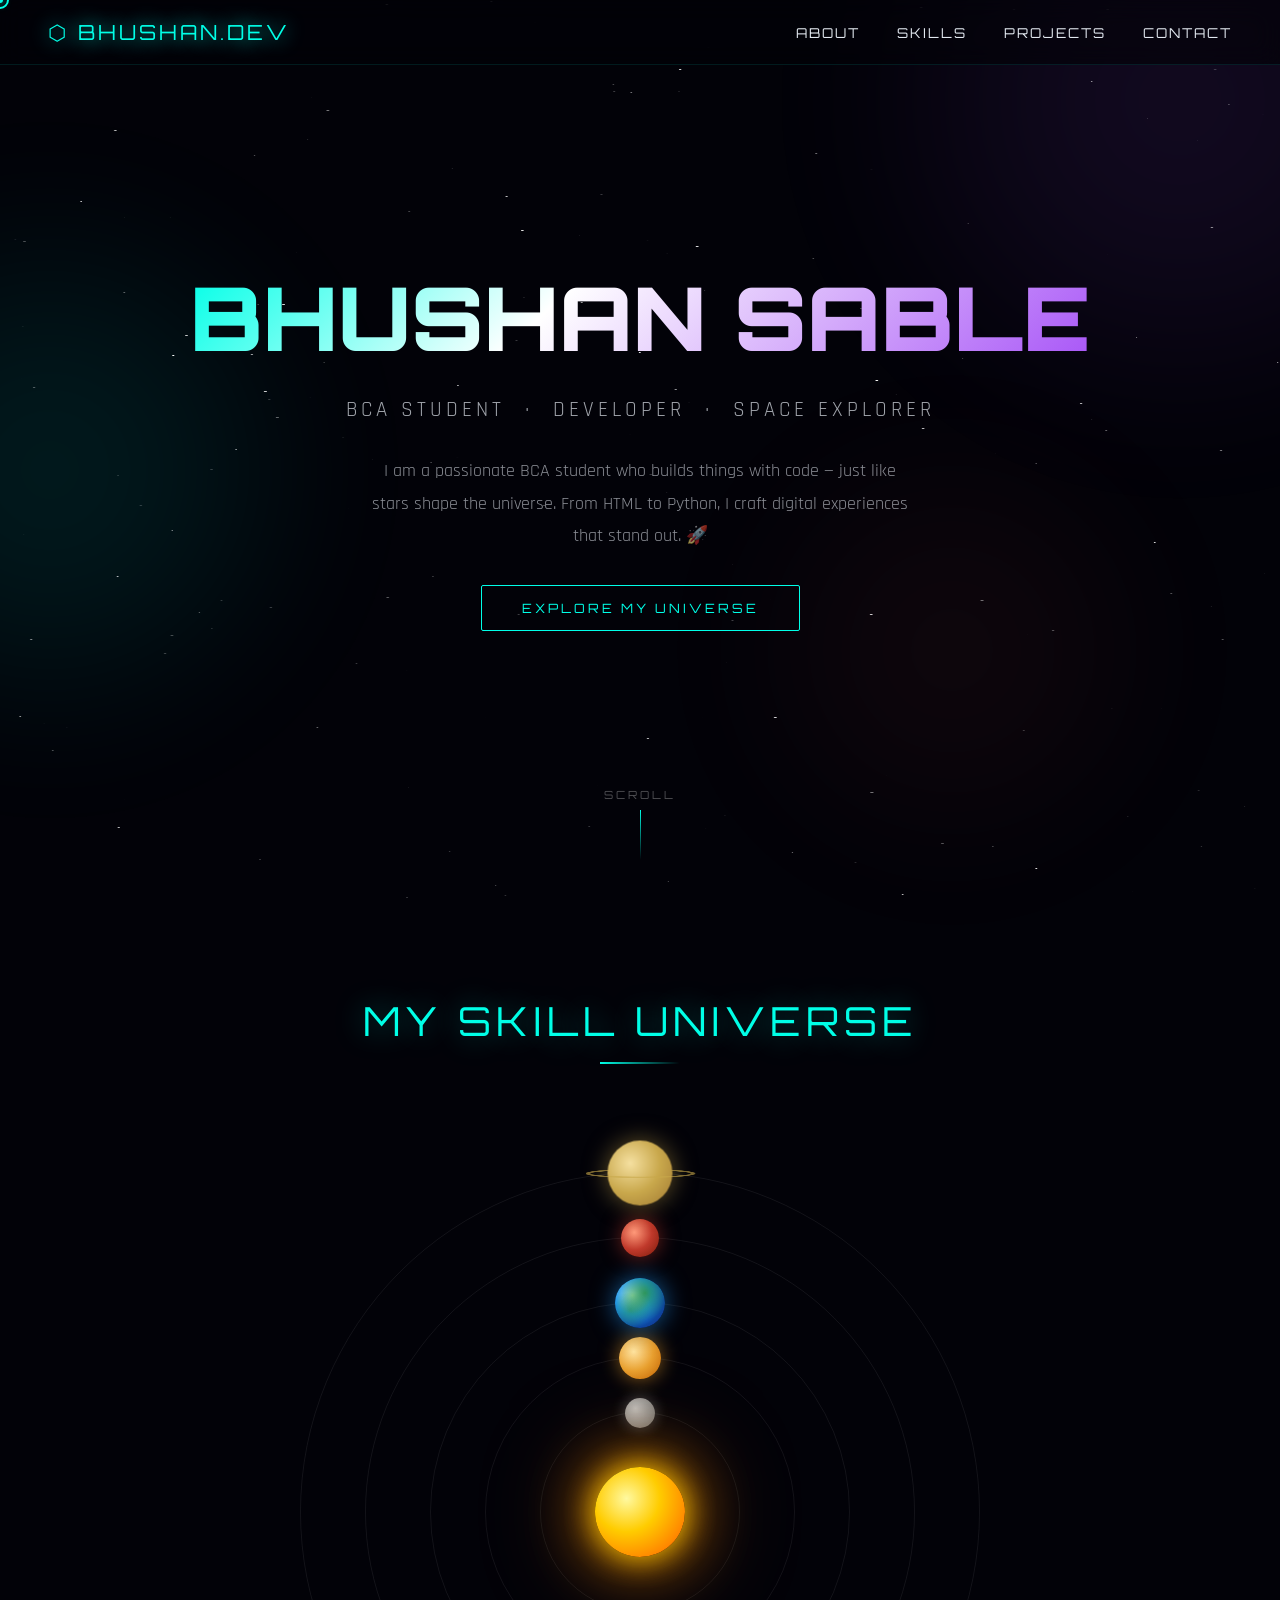
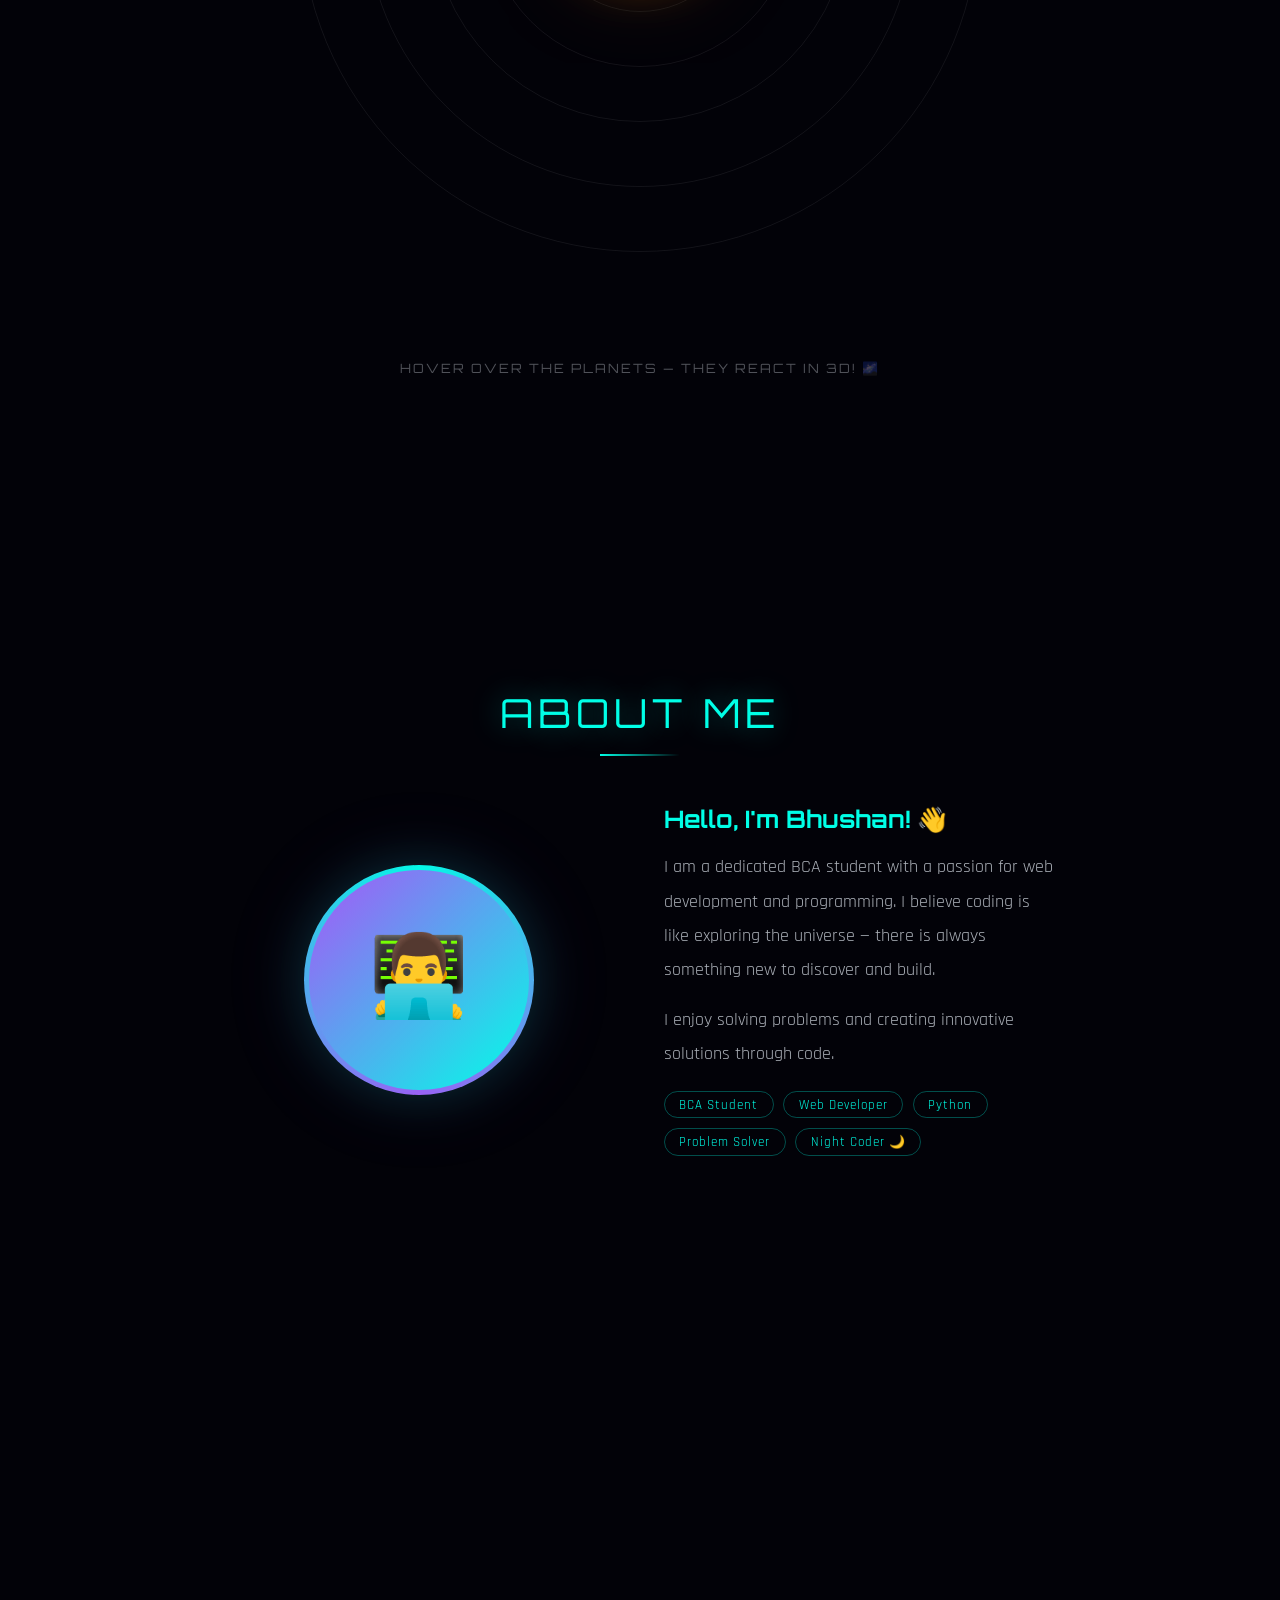
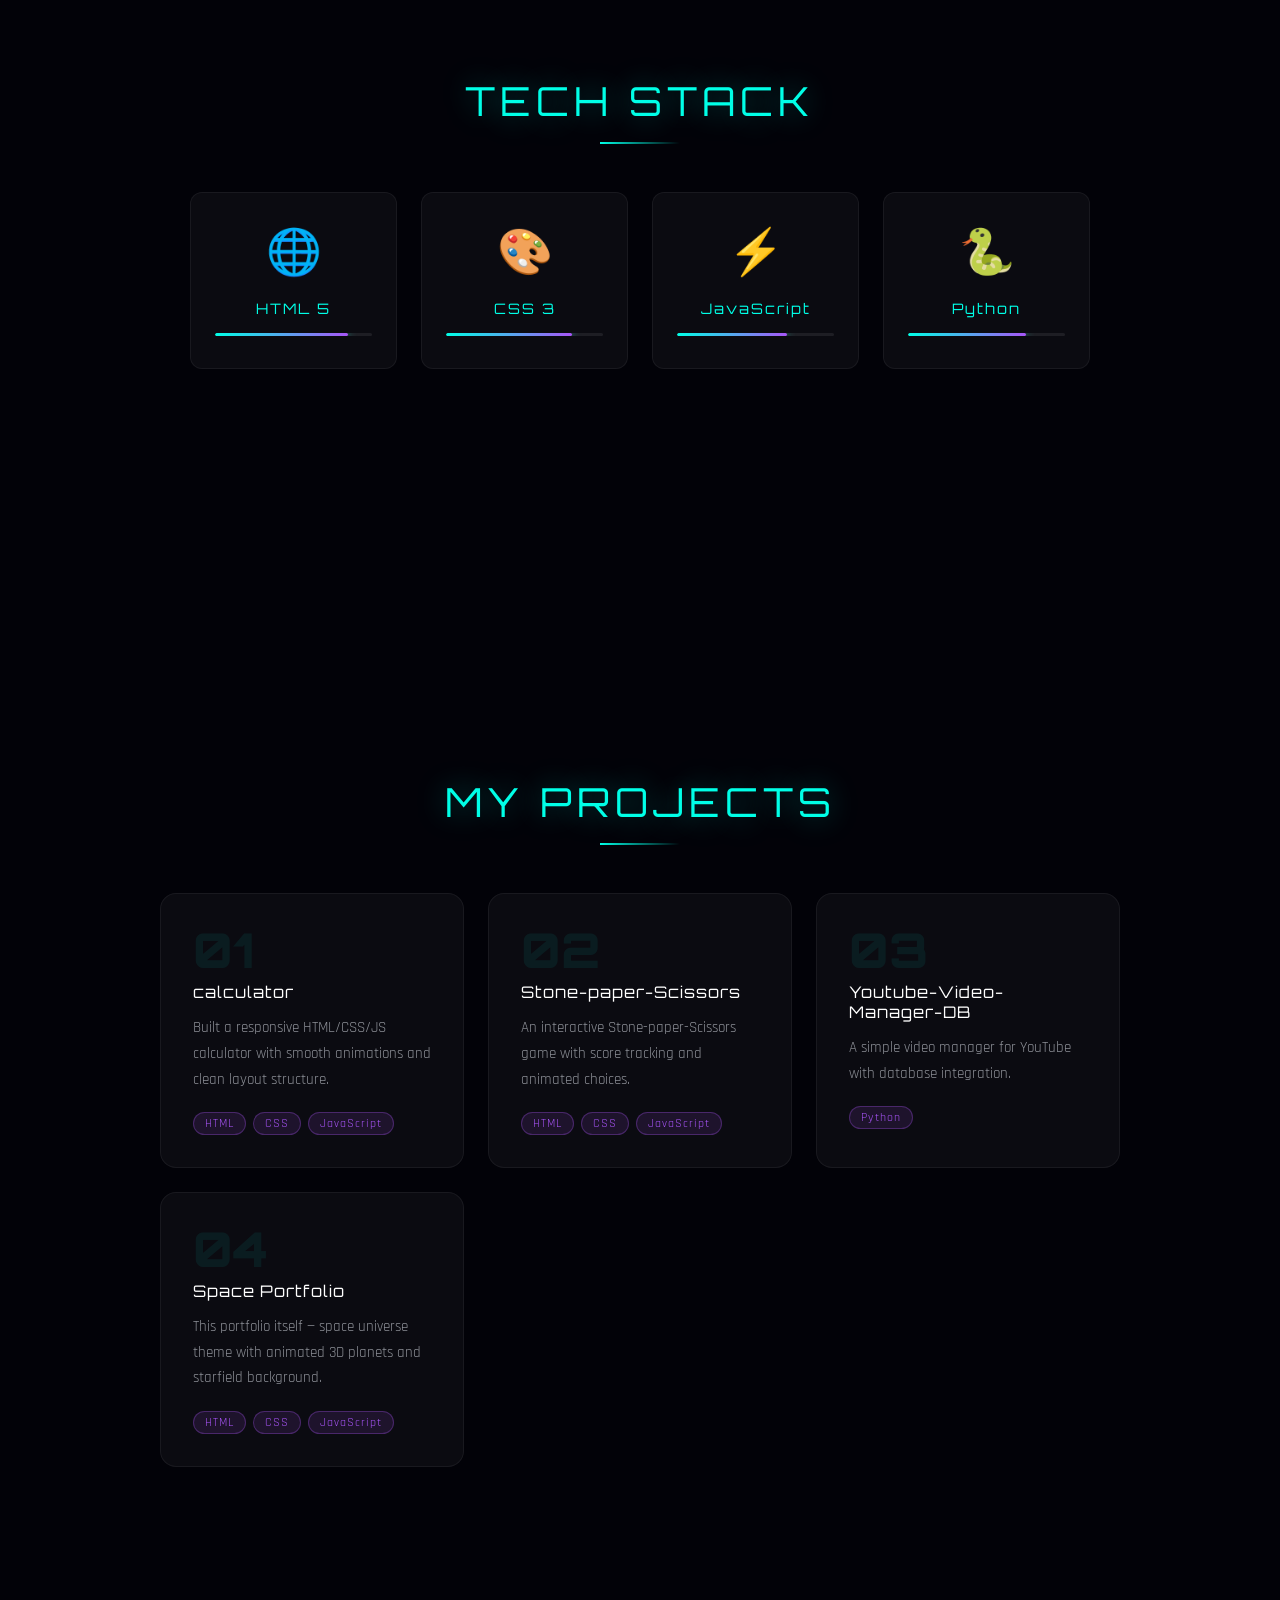
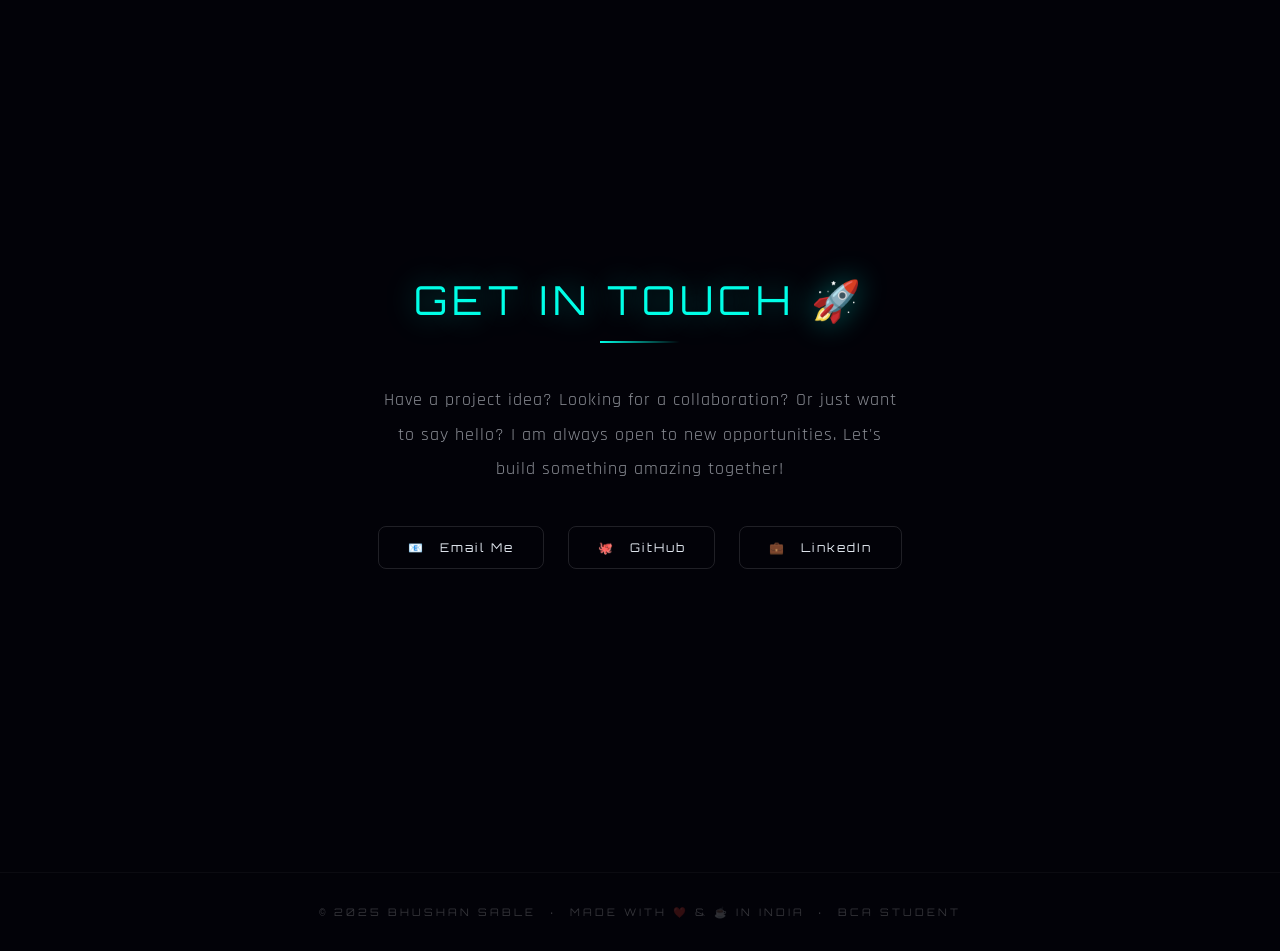
==== main.html @ 32baefd8 "Add custom cursor, starfield animation, and interactive planet features - Implemented a custom curso" ====
<!DOCTYPE html>
<html lang="en">
<head>
<meta charset="UTF-8">
<meta name="viewport" content="width=device-width, initial-scale=1.0">
<title>Bhushan Sable | Portfolio</title>
<link href="https://fonts.googleapis.com/css2?family=Orbitron:wght@400;700;900&family=Rajdhani:wght@300;400;600&display=swap" rel="stylesheet">
<link rel="stylesheet" href="main_style.css">
</head>
<body>

<div id="cursor"></div>
<div id="cursor-dot"></div>

<div class="nebula nebula1"></div>
<div class="nebula nebula2"></div>
<div class="nebula nebula3"></div>

<canvas id="starfield"></canvas>

<nav>
  <div class="logo">⬡ BHUSHAN.DEV</div>
  <div class="nav-links">
    <a href="#about">About</a>
    <a href="#skills">Skills</a>
    <a href="#projects">Projects</a>
    <a href="#contact">Contact</a>
  </div>
  
</nav>

<!-- HERO -->
<section id="hero">
  <div class="hero-title">BHUSHAN SABLE</div>
  <div class="hero-sub">BCA Student &nbsp;·&nbsp; Developer &nbsp;·&nbsp; Space Explorer</div>
  <p class="hero-desc">
    I am a passionate BCA student who builds things with code — just like stars shape the universe. From HTML to Python, I craft digital experiences that stand out. 🚀
  </p>
  <a href="#projects" class="btn">Explore My Universe</a>
  <div class="scroll-indicator">
    <span>SCROLL</span>
    <div class="scroll-line"></div>
  </div>
</section>

<!-- SOLAR SYSTEM -->
<section id="planets-section">
  <div class="section-title fade-in">My Skill Universe</div>
  <div class="planets-orbit-container fade-in">
    <div class="sun"></div>

    <div class="orbit orbit1">
      <div class="planet-wrapper">
        <div class="planet p-mercury"></div>
        <div class="tooltip">⚡ HTML</div>
      </div>
    </div>

    <div class="orbit orbit2">
      <div class="planet-wrapper">
        <div class="planet p-venus"></div>
        <div class="tooltip">🎨 CSS</div>
      </div>
    </div>

    <div class="orbit orbit3">
      <div class="planet-wrapper">
        <div class="planet p-earth"></div>
        <div class="tooltip">🌍 JavaScript</div>
      </div>
    </div>

    <div class="orbit orbit4">
      <div class="planet-wrapper">
        <div class="planet p-mars"></div>
        <div class="tooltip">🐍 Python</div>
      </div>
    </div>

    <div class="orbit orbit5">
      <div class="planet-wrapper">
        <div class="planet p-saturn">
          <div class="saturn-ring"></div>
        </div>
        <div class="tooltip">🪐 Projects</div>
      </div>
    </div>
  </div>
  <p class="orbit-hint">HOVER OVER THE PLANETS — THEY REACT IN 3D! 🌌</p>
</section>

<!-- ABOUT -->
<section id="about">
  <div class="section-title fade-in">About Me</div>
  <div class="about-grid fade-in">
    <div class="about-avatar">
      <div class="avatar-circle">👨‍💻</div>
    </div>
    <div class="about-text">
      <h3>Hello, I'm Bhushan! 👋</h3>
      <p>I am a dedicated BCA student with a passion for web development and programming. I believe coding is like exploring the universe — there is always something new to discover and build.</p>
      <p>I enjoy solving problems and creating innovative solutions through code.</p>
      <div class="tag-cloud">
        <span class="tag">BCA Student</span>
        <span class="tag">Web Developer</span>
        <span class="tag">Python</span>
        <span class="tag">Problem Solver</span>
        <span class="tag">Night Coder 🌙</span>
      </div>
    </div>
  </div>
</section>

<!-- SKILLS -->
<section id="skills">
  <div class="section-title fade-in">Tech Stack</div>
  <div class="skills-grid fade-in">
    <div class="skill-card" data-skill="85">
      <span class="skill-icon">🌐</span>
      <div class="skill-name">HTML 5</div>
      <div class="skill-level"><div class="skill-bar"></div></div>
    </div>
    <div class="skill-card" data-skill="80">
      <span class="skill-icon">🎨</span>
      <div class="skill-name">CSS 3</div>
      <div class="skill-level"><div class="skill-bar"></div></div>
    </div>
    <div class="skill-card" data-skill="70">
      <span class="skill-icon">⚡</span>
      <div class="skill-name">JavaScript</div>
      <div class="skill-level"><div class="skill-bar"></div></div>
    </div>
    <div class="skill-card" data-skill="75">
      <span class="skill-icon">🐍</span>
      <div class="skill-name">Python</div>
      <div class="skill-level"><div class="skill-bar"></div></div>
    </div>
  </div>
</section>

<!-- PROJECTS -->
<section id="projects">
  <div class="section-title fade-in">My Projects</div>
  <div class="projects-grid fade-in">

    <div class="proj-card">
      <div class="proj-num">01</div>
      <div class="proj-title">calculator</div>
      <p class="proj-desc">Built a responsive HTML/CSS/JS calculator with smooth animations and clean layout structure.</p>
      <div class="proj-tags">
        <span class="proj-tag">HTML</span>
        <span class="proj-tag">CSS</span>
        <span class="proj-tag">JavaScript</span>
      </div>
    </div>

    <div class="proj-card">
      <div class="proj-num">02</div>
      <div class="proj-title">Stone-paper-Scissors</div>
      <p class="proj-desc">An interactive Stone-paper-Scissors game with score tracking and animated choices.</p>
      <div class="proj-tags">
        <span class="proj-tag">HTML</span>
        <span class="proj-tag">CSS</span>
        <span class="proj-tag">JavaScript</span>
      </div>
    </div>

    <div class="proj-card">
      <div class="proj-num">03</div>
      <div class="proj-title">Youtube-Video-Manager-DB</div>
      <p class="proj-desc">A simple video manager for YouTube with database integration.</p>
      <div class="proj-tags">
        <span class="proj-tag">Python</span>
      </div>
    </div>

    <div class="proj-card">
      <div class="proj-num">04</div>
      <div class="proj-title">Space Portfolio</div>
      <p class="proj-desc">This portfolio itself — space universe theme with animated 3D planets and starfield background.</p>
      <div class="proj-tags">
        <span class="proj-tag">HTML</span>
        <span class="proj-tag">CSS</span>
        <span class="proj-tag">JavaScript</span>
      </div>
    </div>

  </div>
</section>

<!-- CONTACT -->
<section id="contact">
  <div class="section-title fade-in">Get In Touch 🚀</div>
  <p class="contact-line fade-in">
    Have a project idea? Looking for a collaboration? Or just want to say hello? I am always open to new opportunities. Let's build something amazing together!
  </p>
  <div class="contact-links fade-in">
    <a href="bhushansable9876@gmail.com" class="contact-link">📧 &nbsp; Email Me</a>
    <a href="https://github.com/bhushansable" target="_blank" class="contact-link">🐙 &nbsp; GitHub</a>
    <a href="https://www.linkedin.com/in/bhushan-sable-937256384?utm_source=share_via&utm_content=profile&utm_medium=member_android" target="_blank" class="contact-link">💼 &nbsp; LinkedIn</a>
  </div>
</section>

<footer>
  &copy; 2025 BHUSHAN SABLE &nbsp;·&nbsp; MADE WITH ❤️ &amp; ☕ IN INDIA &nbsp;·&nbsp; BCA STUDENT
</footer>

<script src="main.js"></script>
</body>
</html>
---- main_style.css ----
:root {
  --accent:  #00ffe7;
  --accent2: #ff6b6b;
  --accent3: #a855f7;
  --bg:      #020208;
  --text:    #e2e8f0;
  --card-bg: rgba(255,255,255,0.04);
  --border:  rgba(255,255,255,0.06);
}

*, *::before, *::after {
  margin: 0; padding: 0; box-sizing: border-box;
}

html { scroll-behavior: smooth; }

body {
  background: var(--bg);
  color: var(--text);
  font-family: 'Rajdhani', sans-serif;
  font-size: 18px;
  overflow-x: hidden;
  cursor: none;
}

/* CURSOR */
#cursor {
  position: fixed;
  width: 18px; height: 18px;
  border: 2px solid var(--accent);
  border-radius: 50%;
  pointer-events: none;
  z-index: 9999;
  transform: translate(-50%, -50%);
  transition: transform 0.15s ease, background 0.2s;
}

#cursor-dot {
  position: fixed;
  width: 6px; height: 6px;
  background: var(--accent);
  border-radius: 50%;
  pointer-events: none;
  z-index: 9999;
  transform: translate(-50%, -50%);
  box-shadow: 0 0 8px var(--accent);
}

/* STARFIELD */
#starfield {
  position: fixed;
  top: 0; left: 0;
  width: 100%; height: 100%;
  z-index: 0;
  pointer-events: none;
}

/* NEBULA */
.nebula {
  position: fixed;
  border-radius: 50%;
  filter: blur(80px);
  pointer-events: none;
  z-index: 0;
  opacity: 0.12;
  transition: transform 0.1s ease-out;
}
.nebula1 {
  width: 600px; height: 600px;
  background: radial-gradient(circle, var(--accent3), transparent);
  top: -200px; right: -200px;
}
.nebula2 {
  width: 500px; height: 500px;
  background: radial-gradient(circle, var(--accent), transparent);
  bottom: 20%; left: -200px;
}
.nebula3 {
  width: 400px; height: 400px;
  background: radial-gradient(circle, var(--accent2), transparent);
  top: 50%; right: 10%; opacity: 0.07;
}

/* NAV */
nav {
  position: fixed;
  top: 0; width: 100%;
  z-index: 100;
  padding: 1.2rem 3rem;
  display: flex;
  justify-content: space-between;
  align-items: center;
  backdrop-filter: blur(12px);
  background: rgba(2,2,8,0.6);
  border-bottom: 1px solid rgba(0,255,231,0.1);
}

.logo {
  font-family: 'Orbitron', monospace;
  font-size: 1.3rem;
  color: var(--accent);
  letter-spacing: 3px;
  text-shadow: 0 0 20px var(--accent);
}

.nav-links a {
  color: var(--text);
  text-decoration: none;
  margin-left: 2rem;
  letter-spacing: 2px;
  font-size: 0.85rem;
  text-transform: uppercase;
  transition: color 0.3s, text-shadow 0.3s;
  font-family: 'Orbitron', monospace;
  cursor: none;
}
.nav-links a:hover {
  color: var(--accent);
  text-shadow: 0 0 10px var(--accent);
}

/* SECTIONS */
section {
  position: relative;
  z-index: 10;
  min-height: 100vh;
  display: flex;
  align-items: center;
  justify-content: center;
  padding: 6rem 2rem;
}

/* HERO */
#hero {
  flex-direction: column;
  text-align: center;
  gap: 2rem;
}

.hero-title {
  font-family: 'Orbitron', monospace;
  font-size: clamp(2.5rem, 7vw, 5.5rem);
  font-weight: 900;
  line-height: 1.1;
  background: linear-gradient(135deg, var(--accent) 0%, #fff 40%, var(--accent3) 100%);
  -webkit-background-clip: text;
  -webkit-text-fill-color: transparent;
  background-clip: text;
  animation: glow-text 3s ease-in-out infinite alternate;
}

@keyframes glow-text {
  from { filter: drop-shadow(0 0 20px rgba(0,255,231,0.2)); }
  to   { filter: drop-shadow(0 0 50px rgba(168,85,247,0.5)); }
}

.hero-sub {
  font-size: 1.3rem;
  color: rgba(226,232,240,0.7);
  letter-spacing: 4px;
  text-transform: uppercase;
  animation: fadeUp 1.2s ease both 0.3s;
}

.hero-desc {
  max-width: 550px;
  line-height: 1.8;
  color: rgba(226,232,240,0.6);
  animation: fadeUp 1.2s ease both 0.5s;
}

.btn {
  display: inline-block;
  padding: 0.9rem 2.5rem;
  border: 1.5px solid var(--accent);
  color: var(--accent);
  font-family: 'Orbitron', monospace;
  font-size: 0.8rem;
  letter-spacing: 3px;
  text-decoration: none;
  text-transform: uppercase;
  border-radius: 2px;
  transition: color 0.3s;
  position: relative;
  overflow: hidden;
  cursor: none;
  animation: fadeUp 1.2s ease both 0.7s;
}
.btn::before {
  content: '';
  position: absolute;
  inset: 0;
  background: var(--accent);
  transform: scaleX(0);
  transform-origin: left;
  transition: transform 0.3s ease;
  z-index: -1;
}
.btn:hover { color: #000; }
.btn:hover::before { transform: scaleX(1); }

.scroll-indicator {
  position: absolute;
  bottom: 2.5rem;
  display: flex;
  flex-direction: column;
  align-items: center;
  gap: 0.5rem;
  animation: bounce 2s ease-in-out infinite;
}
.scroll-indicator span {
  font-size: 0.7rem;
  letter-spacing: 3px;
  color: rgba(255,255,255,0.3);
  font-family: 'Orbitron', monospace;
}
.scroll-line {
  width: 1px; height: 50px;
  background: linear-gradient(to bottom, var(--accent), transparent);
}

@keyframes bounce {
  0%, 100% { transform: translateY(0); }
  50%       { transform: translateY(10px); }
}

/* PLANETS SECTION */
#planets-section {
  flex-direction: column;
  gap: 3rem;
}

.section-title {
  font-family: 'Orbitron', monospace;
  font-size: clamp(1.5rem, 4vw, 2.5rem);
  text-align: center;
  letter-spacing: 5px;
  text-transform: uppercase;
  color: var(--accent);
  text-shadow: 0 0 30px rgba(0,255,231,0.4);
}
.section-title::after {
  content: '';
  display: block;
  width: 80px; height: 2px;
  background: linear-gradient(to right, var(--accent), transparent);
  margin: 1rem auto 0;
}

.planets-orbit-container {
  position: relative;
  width: min(800px, 90vw);
  height: min(800px, 90vw);
  margin: 0 auto;
}

.sun {
  position: absolute;
  top: 50%; left: 50%;
  transform: translate(-50%, -50%);
  width: 90px; height: 90px;
  border-radius: 50%;
  background: radial-gradient(circle at 35% 35%, #fff9a0, #ffcc00 40%, #ff8800 75%, #ff4400);
  box-shadow: 0 0 30px #ffcc00, 0 0 70px #ff8800, 0 0 120px rgba(255,136,0,0.4);
  animation: sun-pulse 4s ease-in-out infinite;
  z-index: 5;
}
@keyframes sun-pulse {
  0%,100% { box-shadow: 0 0 30px #ffcc00, 0 0 70px #ff8800, 0 0 120px rgba(255,136,0,.4); }
  50%     { box-shadow: 0 0 50px #ffcc00, 0 0 100px #ff8800, 0 0 180px rgba(255,136,0,.6); }
}

.orbit {
  position: absolute;
  border: 1px solid rgba(255,255,255,0.07);
  border-radius: 50%;
  top: 50%; left: 50%;
  transform: translate(-50%,-50%);
  animation: orbit-spin linear infinite;
}
.orbit1 { width: 200px; height: 200px; animation-duration: 8s; }
.orbit2 { width: 310px; height: 310px; animation-duration: 14s; }
.orbit3 { width: 420px; height: 420px; animation-duration: 22s; }
.orbit4 { width: 550px; height: 550px; animation-duration: 32s; }
.orbit5 { width: 680px; height: 680px; animation-duration: 45s; }

@keyframes orbit-spin {
  from { transform: translate(-50%,-50%) rotate(0deg); }
  to   { transform: translate(-50%,-50%) rotate(360deg); }
}

.planet-wrapper {
  position: absolute;
  top: 0; left: 50%;
  transform: translateX(-50%) translateY(-50%);
}

.planet {
  border-radius: 50%;
  cursor: none;
  transition: transform 0.3s cubic-bezier(0.34,1.56,0.64,1), box-shadow 0.3s;
  position: relative;
  transform-style: preserve-3d;
}

.tooltip {
  position: absolute;
  bottom: calc(100% + 14px);
  left: 50%;
  transform: translateX(-50%);
  background: rgba(2,2,8,0.9);
  border: 1px solid var(--accent);
  padding: 0.5rem 1rem;
  border-radius: 4px;
  white-space: nowrap;
  font-family: 'Orbitron', monospace;
  font-size: 0.7rem;
  letter-spacing: 2px;
  color: var(--accent);
  pointer-events: none;
  opacity: 0;
  transition: opacity 0.3s;
  z-index: 50;
}
.planet-wrapper:hover .tooltip { opacity: 1; }

.p-mercury {
  width: 30px; height: 30px;
  background: radial-gradient(circle at 35% 35%, #bbb, #666);
  box-shadow: 0 0 15px rgba(150,150,150,0.5);
}
.p-venus {
  width: 42px; height: 42px;
  background: radial-gradient(circle at 35% 35%, #ffe4a0, #e8a030, #c06000);
  box-shadow: 0 0 20px rgba(232,160,48,0.6);
}
.p-earth {
  width: 50px; height: 50px;
  background: radial-gradient(circle at 35% 35%, #a8e6cf, #2196f3 40%, #0d47a1 70%, #1a237e);
  box-shadow: 0 0 25px rgba(33,150,243,0.6);
  overflow: hidden;
}
.p-earth::after {
  content: '';
  position: absolute; inset: 0;
  border-radius: 50%;
  background:
    radial-gradient(ellipse at 60% 30%, rgba(34,139,34,0.7) 0%, transparent 55%),
    radial-gradient(ellipse at 30% 65%, rgba(34,139,34,0.5) 0%, transparent 40%);
}
.p-mars {
  width: 38px; height: 38px;
  background: radial-gradient(circle at 35% 35%, #ff9a7a, #c0392b, #7b1a0a);
  box-shadow: 0 0 20px rgba(192,57,43,0.6);
}
.p-saturn {
  width: 65px; height: 65px;
  background: radial-gradient(circle at 35% 35%, #f5e0a0, #c9a84c, #a07832);
  box-shadow: 0 0 25px rgba(201,168,76,0.5);
  position: relative;
}
.saturn-ring {
  position: absolute;
  top: 50%; left: 50%;
  width: 110px; height: 30px;
  border: 5px solid rgba(201,168,76,0.6);
  border-radius: 50%;
  transform: translate(-50%,-50%) rotateX(72deg);
  pointer-events: none;
}

.orbit-hint {
  text-align: center;
  color: rgba(226,232,240,0.35);
  font-size: 0.8rem;
  letter-spacing: 2px;
  font-family: 'Orbitron', monospace;
}

/* Orbit ring khud hover detect na kare */
.orbit {
  pointer-events: none;
}

/* Sirf planet-wrapper hover detect kare */
.planet-wrapper {
  pointer-events: all;
}

/* ABOUT */
#about {
  flex-direction: column;
  max-width: 900px;
  margin: 0 auto;
  gap: 3rem;
}
.about-grid {
  display: grid;
  grid-template-columns: 1fr 1fr;
  gap: 3rem;
  align-items: center;
}
.about-avatar {
  display: flex;
  justify-content: center;
}
.avatar-circle {
  width: 220px; height: 220px;
  border-radius: 50%;
  background: linear-gradient(135deg, var(--accent3), var(--accent));
  display: flex;
  align-items: center;
  justify-content: center;
  font-size: 5rem;
  position: relative;
  animation: float 5s ease-in-out infinite;
  box-shadow: 0 0 60px rgba(0,255,231,0.2), 0 0 100px rgba(168,85,247,0.1);
}
.avatar-circle::before {
  content: '';
  position: absolute; inset: -5px;
  border-radius: 50%;
  background: conic-gradient(var(--accent), var(--accent3), var(--accent));
  z-index: -1;
  animation: spin 4s linear infinite;
}
@keyframes float {
  0%,100% { transform: translateY(0); }
  50%      { transform: translateY(-18px); }
}
@keyframes spin { to { transform: rotate(360deg); } }

.about-text h3 {
  font-family: 'Orbitron', monospace;
  font-size: 1.5rem;
  color: var(--accent);
  margin-bottom: 1rem;
}
.about-text p {
  color: rgba(226,232,240,0.75);
  line-height: 1.9;
  margin-bottom: 1rem;
}
.tag-cloud {
  display: flex; flex-wrap: wrap; gap: 0.6rem;
  margin-top: 1.2rem;
}
.tag {
  padding: 0.3rem 0.9rem;
  border: 1px solid rgba(0,255,231,0.3);
  border-radius: 20px;
  font-size: 0.8rem;
  color: var(--accent);
  letter-spacing: 1px;
  transition: all 0.3s;
  cursor: none;
}
.tag:hover {
  background: rgba(0,255,231,0.1);
  border-color: var(--accent);
  transform: translateY(-2px);
}

/* SKILLS */
#skills { flex-direction: column; gap: 3rem; }
.skills-grid {
  display: grid;
  grid-template-columns: repeat(auto-fit, minmax(200px,1fr));
  gap: 1.5rem;
  max-width: 900px; width: 100%;
}
.skill-card {
  background: var(--card-bg);
  border: 1px solid var(--border);
  border-radius: 12px;
  padding: 2rem 1.5rem;
  text-align: center;
  transition: all 0.4s cubic-bezier(0.34,1.56,0.64,1);
  position: relative;
  overflow: hidden;
  cursor: none;
}
.skill-card::before {
  content: '';
  position: absolute; inset: 0;
  background: radial-gradient(circle at 50% 0%, rgba(0,255,231,0.07), transparent 70%);
  opacity: 0;
  transition: opacity 0.4s;
}
.skill-card:hover { transform: translateY(-12px) scale(1.04); border-color: rgba(0,255,231,0.3); }
.skill-card:hover::before { opacity: 1; }

.skill-icon { font-size: 2.8rem; margin-bottom: 1rem; display: block; }
.skill-name {
  font-family: 'Orbitron', monospace;
  font-size: 0.9rem;
  letter-spacing: 2px;
  color: var(--accent);
}
.skill-level {
  margin-top: 1rem;
  height: 3px;
  background: rgba(255,255,255,0.08);
  border-radius: 10px;
  overflow: hidden;
}
.skill-bar {
  height: 100%;
  border-radius: 10px;
  background: linear-gradient(to right, var(--accent), var(--accent3));
  width: 0;
  transition: width 1.5s cubic-bezier(0.17,0.67,0.35,1.1) 0.2s;
  box-shadow: 0 0 10px var(--accent);
}

/* PROJECTS */
#projects { flex-direction: column; gap: 3rem; }
.projects-grid {
  display: grid;
  grid-template-columns: repeat(auto-fit, minmax(280px,1fr));
  gap: 1.5rem;
  max-width: 960px; width: 100%;
}
.proj-card {
  background: var(--card-bg);
  border: 1px solid var(--border);
  border-radius: 16px;
  padding: 2rem;
  position: relative;
  overflow: hidden;
  transition: all 0.4s ease;
  cursor: none;
}
.proj-card::after {
  content: '';
  position: absolute;
  top: 0; left: 0; right: 0;
  height: 3px;
  background: linear-gradient(to right, var(--accent), var(--accent3));
  transform: scaleX(0);
  transform-origin: left;
  transition: transform 0.4s ease;
}
.proj-card:hover { transform: translateY(-10px); border-color: rgba(0,255,231,0.2); box-shadow: 0 30px 60px rgba(0,0,0,0.4); }
.proj-card:hover::after { transform: scaleX(1); }

.proj-num {
  font-family: 'Orbitron', monospace;
  font-size: 3rem; font-weight: 900;
  color: rgba(0,255,231,0.07);
  line-height: 1; margin-bottom: 0.5rem;
}
.proj-title {
  font-family: 'Orbitron', monospace;
  font-size: 1rem; color: #fff;
  margin-bottom: 0.8rem; letter-spacing: 1px;
}
.proj-desc { color: rgba(226,232,240,0.6); font-size: 0.95rem; line-height: 1.7; }
.proj-tags { display: flex; flex-wrap: wrap; gap: 0.4rem; margin-top: 1.2rem; }
.proj-tag {
  padding: 0.2rem 0.7rem;
  background: rgba(168,85,247,0.12);
  border: 1px solid rgba(168,85,247,0.3);
  border-radius: 20px;
  font-size: 0.75rem;
  color: var(--accent3);
  letter-spacing: 1px;
}

/* CONTACT */
#contact { flex-direction: column; gap: 2.5rem; text-align: center; }
.contact-line {
  color: rgba(226,232,240,0.6);
  max-width: 520px;
  letter-spacing: 1px; line-height: 1.9;
}
.contact-links { display: flex; gap: 1.5rem; justify-content: center; flex-wrap: wrap; }
.contact-link {
  display: flex; align-items: center; gap: 0.6rem;
  padding: 0.8rem 1.8rem;
  border: 1px solid rgba(255,255,255,0.12);
  border-radius: 8px;
  color: var(--text);
  text-decoration: none;
  font-family: 'Orbitron', monospace;
  font-size: 0.75rem; letter-spacing: 2px;
  transition: all 0.3s; cursor: none;
}
.contact-link:hover {
  border-color: var(--accent);
  color: var(--accent);
  transform: translateY(-4px);
  box-shadow: 0 10px 30px rgba(0,255,231,0.1);
}

/* FOOTER */
footer {
  text-align: center;
  padding: 2rem;
  color: rgba(255,255,255,0.2);
  font-family: 'Orbitron', monospace;
  font-size: 0.65rem; letter-spacing: 3px;
  z-index: 10; position: relative;
  border-top: 1px solid rgba(255,255,255,0.04);
}

/* SHOOTING STAR */
.shooting-star {
  position: fixed;
  height: 1px;
  border-radius: 50%;
  pointer-events: none;
  z-index: 1;
}

/* SCROLL ANIMATIONS */
.fade-in {
  opacity: 0;
  transform: translateY(40px);
  transition: opacity 0.8s ease, transform 0.8s ease;
}
.fade-in.visible {
  opacity: 1;
  transform: translateY(0);
}

@keyframes fadeUp {
  from { opacity: 0; transform: translateY(30px); }
  to   { opacity: 1; transform: translateY(0); }
}

/* RESPONSIVE */
@media (max-width: 680px) {
  .about-grid { grid-template-columns: 1fr; }
}
@media (max-width: 600px) {
  nav { padding: 1rem 1.5rem; }
  .nav-links { display: none; }
  .planets-orbit-container { width: 92vw; height: 92vw; }
  .orbit5 { display: none; }
}


/* mobile layout  */

/* ════════════════════════════════════════
   MOBILE RESPONSIVE CSS
════════════════════════════════════════ */

/* ── TABLET (max 1024px) ── */
@media (max-width: 1024px) {
  nav {
    padding: 1rem 2rem;
  }

  .hero-title {
    font-size: clamp(2rem, 6vw, 4rem);
  }

  .planets-orbit-container {
    width: 85vw;
    height: 85vw;
  }

  .orbit5 {
    width: 580px;
    height: 580px;
  }

  .projects-grid {
    grid-template-columns: repeat(2, 1fr);
  }

  .skills-grid {
    grid-template-columns: repeat(2, 1fr);
  }
}

/* ── MOBILE LARGE (max 768px) ── */
@media (max-width: 768px) {

  /* NAV */
  nav {
    padding: 1rem 1.5rem;
  }

  .logo {
    font-size: 1rem;
    letter-spacing: 2px;
  }

  .nav-links {
    display: none;
  }

  /* HERO */
  #hero {
    padding: 5rem 1.5rem 4rem;
    gap: 1.5rem;
  }

  .hero-title {
    font-size: clamp(1.8rem, 8vw, 3rem);
    letter-spacing: 2px;
  }

  .hero-sub {
    font-size: 0.9rem;
    letter-spacing: 2px;
  }

  .hero-desc {
    font-size: 0.95rem;
    padding: 0 0.5rem;
  }

  .btn {
    padding: 0.8rem 2rem;
    font-size: 0.75rem;
  }

  .scroll-indicator {
    display: none;
  }

  /* PLANETS */
  #planets-section {
    padding: 4rem 1rem;
    gap: 2rem;
  }

  .planets-orbit-container {
    width: 92vw;
    height: 92vw;
  }

  .sun {
    width: 55px;
    height: 55px;
  }

  .orbit1 { width: 120px; height: 120px; }
  .orbit2 { width: 185px; height: 185px; }
  .orbit3 { width: 250px; height: 250px; }
  .orbit4 { width: 320px; height: 320px; }
  .orbit5 { display: none; }

  .p-mercury { width: 20px; height: 20px; }
  .p-venus   { width: 26px; height: 26px; }
  .p-earth   { width: 32px; height: 32px; }
  .p-mars    { width: 24px; height: 24px; }

  .saturn-ring {
    width: 70px;
    height: 20px;
    border-width: 3px;
  }

  .tooltip {
    font-size: 0.6rem;
    padding: 0.3rem 0.6rem;
    letter-spacing: 1px;
  }

  .orbit-hint {
    font-size: 0.65rem;
    letter-spacing: 1px;
    padding: 0 1rem;
    text-align: center;
  }

  /* ABOUT */
  #about {
    padding: 4rem 1.5rem;
    gap: 2rem;
  }

  .about-grid {
    grid-template-columns: 1fr;
    gap: 2rem;
    text-align: center;
  }

  .avatar-circle {
    width: 160px;
    height: 160px;
    font-size: 3.5rem;
  }

  .about-text h3 {
    font-size: 1.2rem;
  }

  .about-text p {
    font-size: 0.95rem;
  }

  .tag-cloud {
    justify-content: center;
  }

  /* SKILLS */
  #skills {
    padding: 4rem 1.5rem;
    gap: 2rem;
  }

  .skills-grid {
    grid-template-columns: repeat(2, 1fr);
    gap: 1rem;
  }

  .skill-card {
    padding: 1.5rem 1rem;
  }

  .skill-icon {
    font-size: 2rem;
  }

  .skill-name {
    font-size: 0.75rem;
    letter-spacing: 1px;
  }

  /* PROJECTS */
  #projects {
    padding: 4rem 1.5rem;
    gap: 2rem;
  }

  .projects-grid {
    grid-template-columns: 1fr;
    gap: 1.2rem;
  }

  .proj-card {
    padding: 1.5rem;
  }

  .proj-num {
    font-size: 2rem;
  }

  .proj-title {
    font-size: 0.9rem;
  }

  .proj-desc {
    font-size: 0.88rem;
  }

  /* CONTACT */
  #contact {
    padding: 4rem 1.5rem;
    gap: 2rem;
  }

  .section-title {
    font-size: 1.2rem;
    letter-spacing: 3px;
  }

  .contact-line {
    font-size: 0.95rem;
    padding: 0 0.5rem;
  }

  .contact-links {
    flex-direction: column;
    align-items: center;
    gap: 1rem;
  }

  .contact-link {
    width: 100%;
    max-width: 280px;
    justify-content: center;
    font-size: 0.7rem;
  }

  /* FOOTER */
  footer {
    font-size: 0.55rem;
    letter-spacing: 2px;
    padding: 1.5rem 1rem;
  }
}

/* ── MOBILE SMALL (max 480px) ── */
@media (max-width: 480px) {

  .hero-title {
    font-size: clamp(1.5rem, 9vw, 2.5rem);
  }

  .hero-sub {
    font-size: 0.75rem;
    letter-spacing: 1px;
  }

  .planets-orbit-container {
    width: 95vw;
    height: 95vw;
  }

  .orbit1 { width: 100px; height: 100px; }
  .orbit2 { width: 158px; height: 158px; }
  .orbit3 { width: 216px; height: 216px; }
  .orbit4 { width: 274px; height: 274px; }

  .p-mercury { width: 16px; height: 16px; }
  .p-venus   { width: 22px; height: 22px; }
  .p-earth   { width: 26px; height: 26px; }
  .p-mars    { width: 20px; height: 20px; }

  .skills-grid {
    grid-template-columns: repeat(2, 1fr);
    gap: 0.8rem;
  }

  .skill-card {
    padding: 1.2rem 0.8rem;
  }

  .avatar-circle {
    width: 130px;
    height: 130px;
    font-size: 3rem;
  }

  .about-text h3 {
    font-size: 1rem;
  }

  .section-title {
    font-size: 1rem;
    letter-spacing: 2px;
  }
}

/* ── HAMBURGER MENU (Mobile Nav) ── */
.hamburger {
  display: none;
  flex-direction: column;
  gap: 5px;
  cursor: pointer;
  padding: 5px;
}

.hamburger span {
  display: block;
  width: 25px;
  height: 2px;
  background: var(--accent);
  border-radius: 2px;
  transition: all 0.3s ease;
}

.hamburger.open span:nth-child(1) {
  transform: translateY(7px) rotate(45deg);
}
.hamburger.open span:nth-child(2) {
  opacity: 0;
}
.hamburger.open span:nth-child(3) {
  transform: translateY(-7px) rotate(-45deg);
}

.mobile-menu {
  display: none;
  position: fixed;
  top: 60px;
  left: 0;
  width: 100%;
  background: rgba(2, 2, 8, 0.97);
  backdrop-filter: blur(20px);
  border-bottom: 1px solid rgba(0, 255, 231, 0.1);
  padding: 2rem;
  flex-direction: column;
  gap: 1.5rem;
  z-index: 99;
}

.mobile-menu.open {
  display: flex;
}

.mobile-menu a {
  color: var(--text);
  text-decoration: none;
  font-family: 'Orbitron', monospace;
  font-size: 0.9rem;
  letter-spacing: 3px;
  text-transform: uppercase;
  padding: 0.8rem 0;
  border-bottom: 1px solid rgba(255, 255, 255, 0.05);
  transition: color 0.3s;
}

.mobile-menu a:hover {
  color: var(--accent);
}

@media (max-width: 768px) {
  .hamburger {
    display: flex;
  }
}
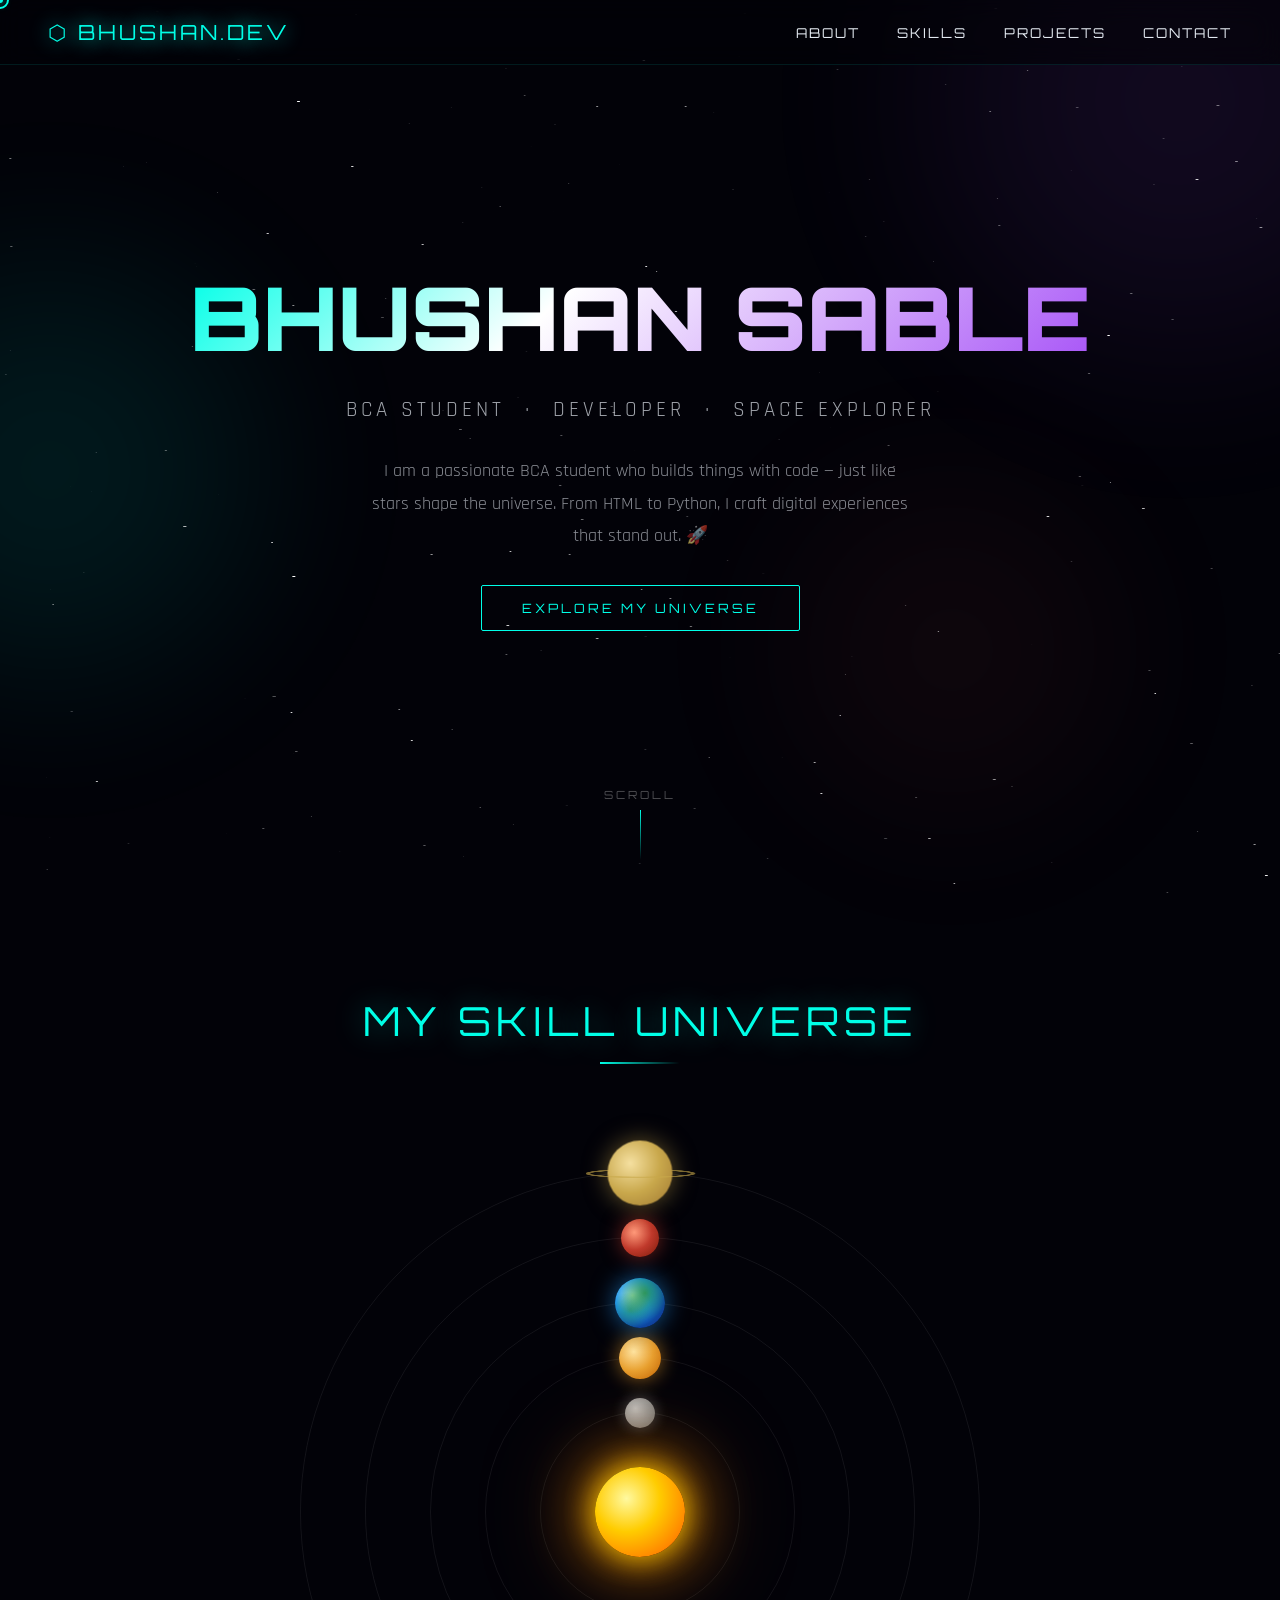
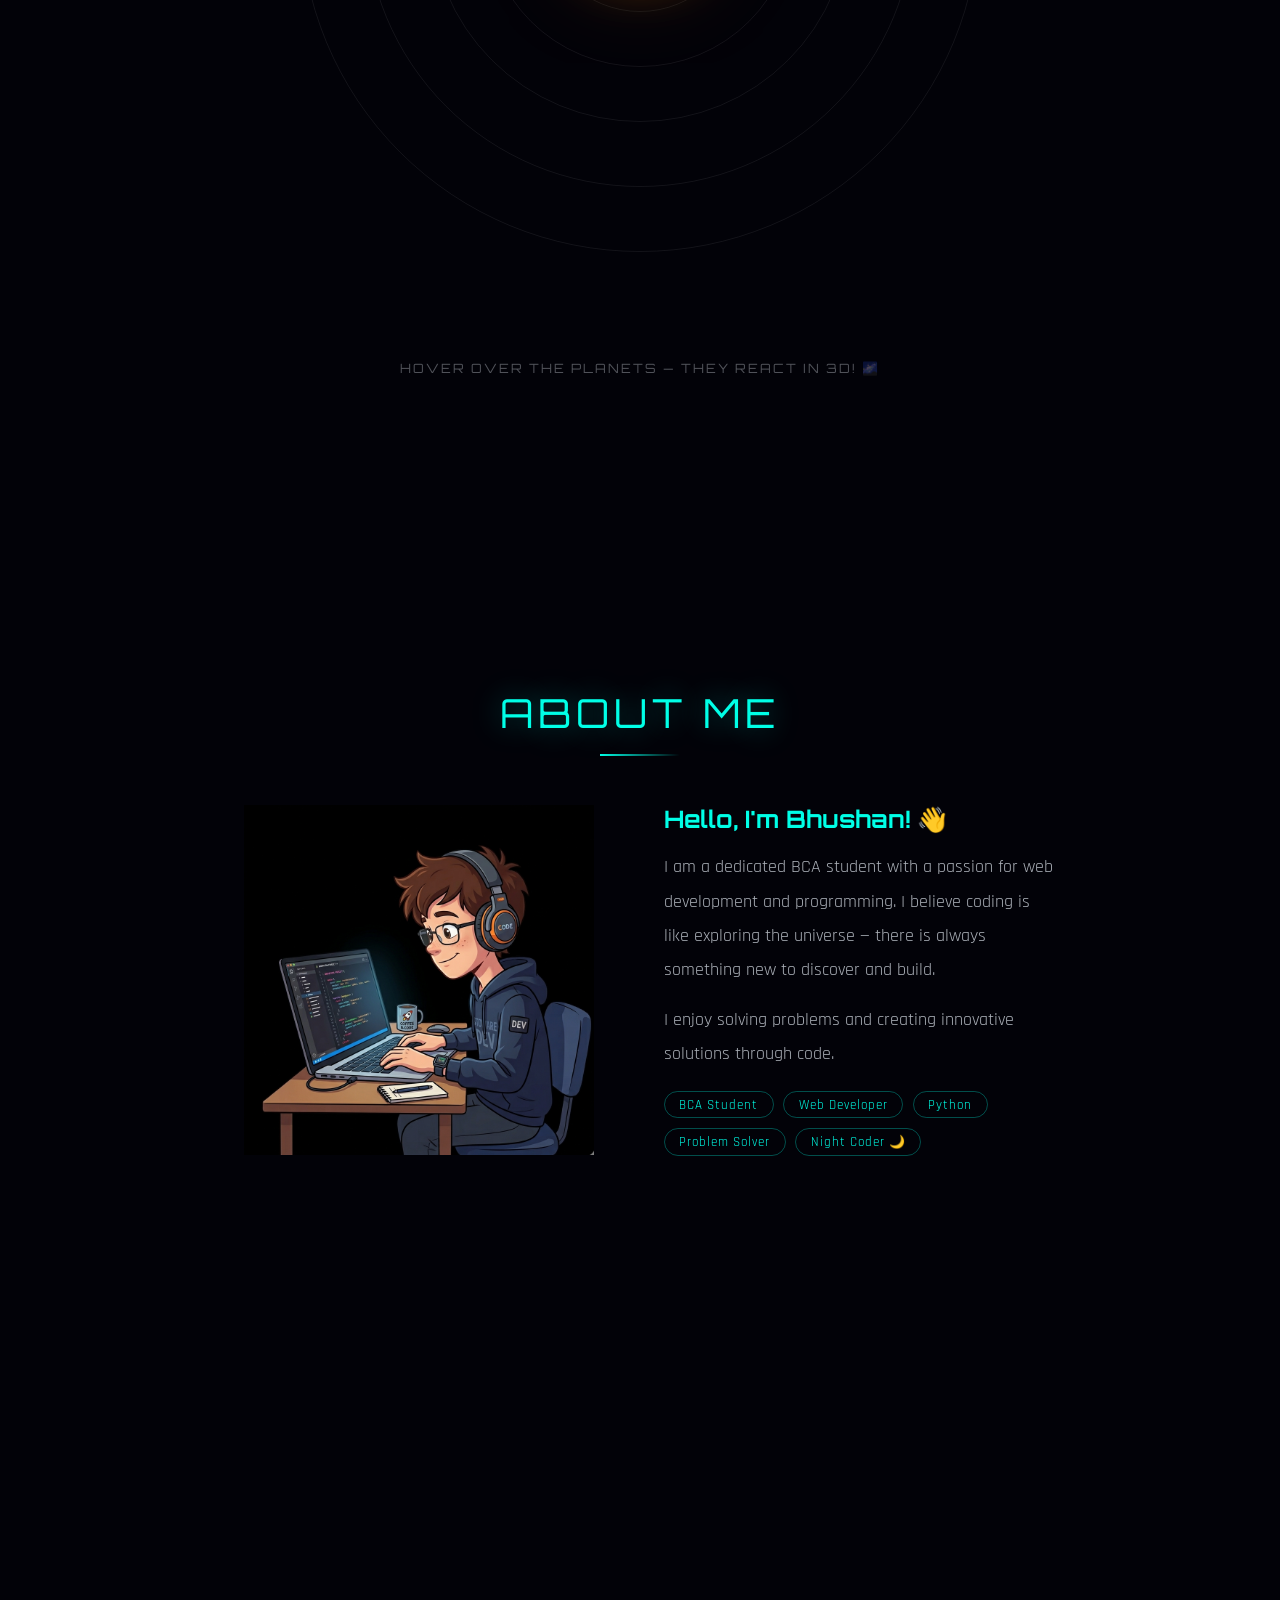
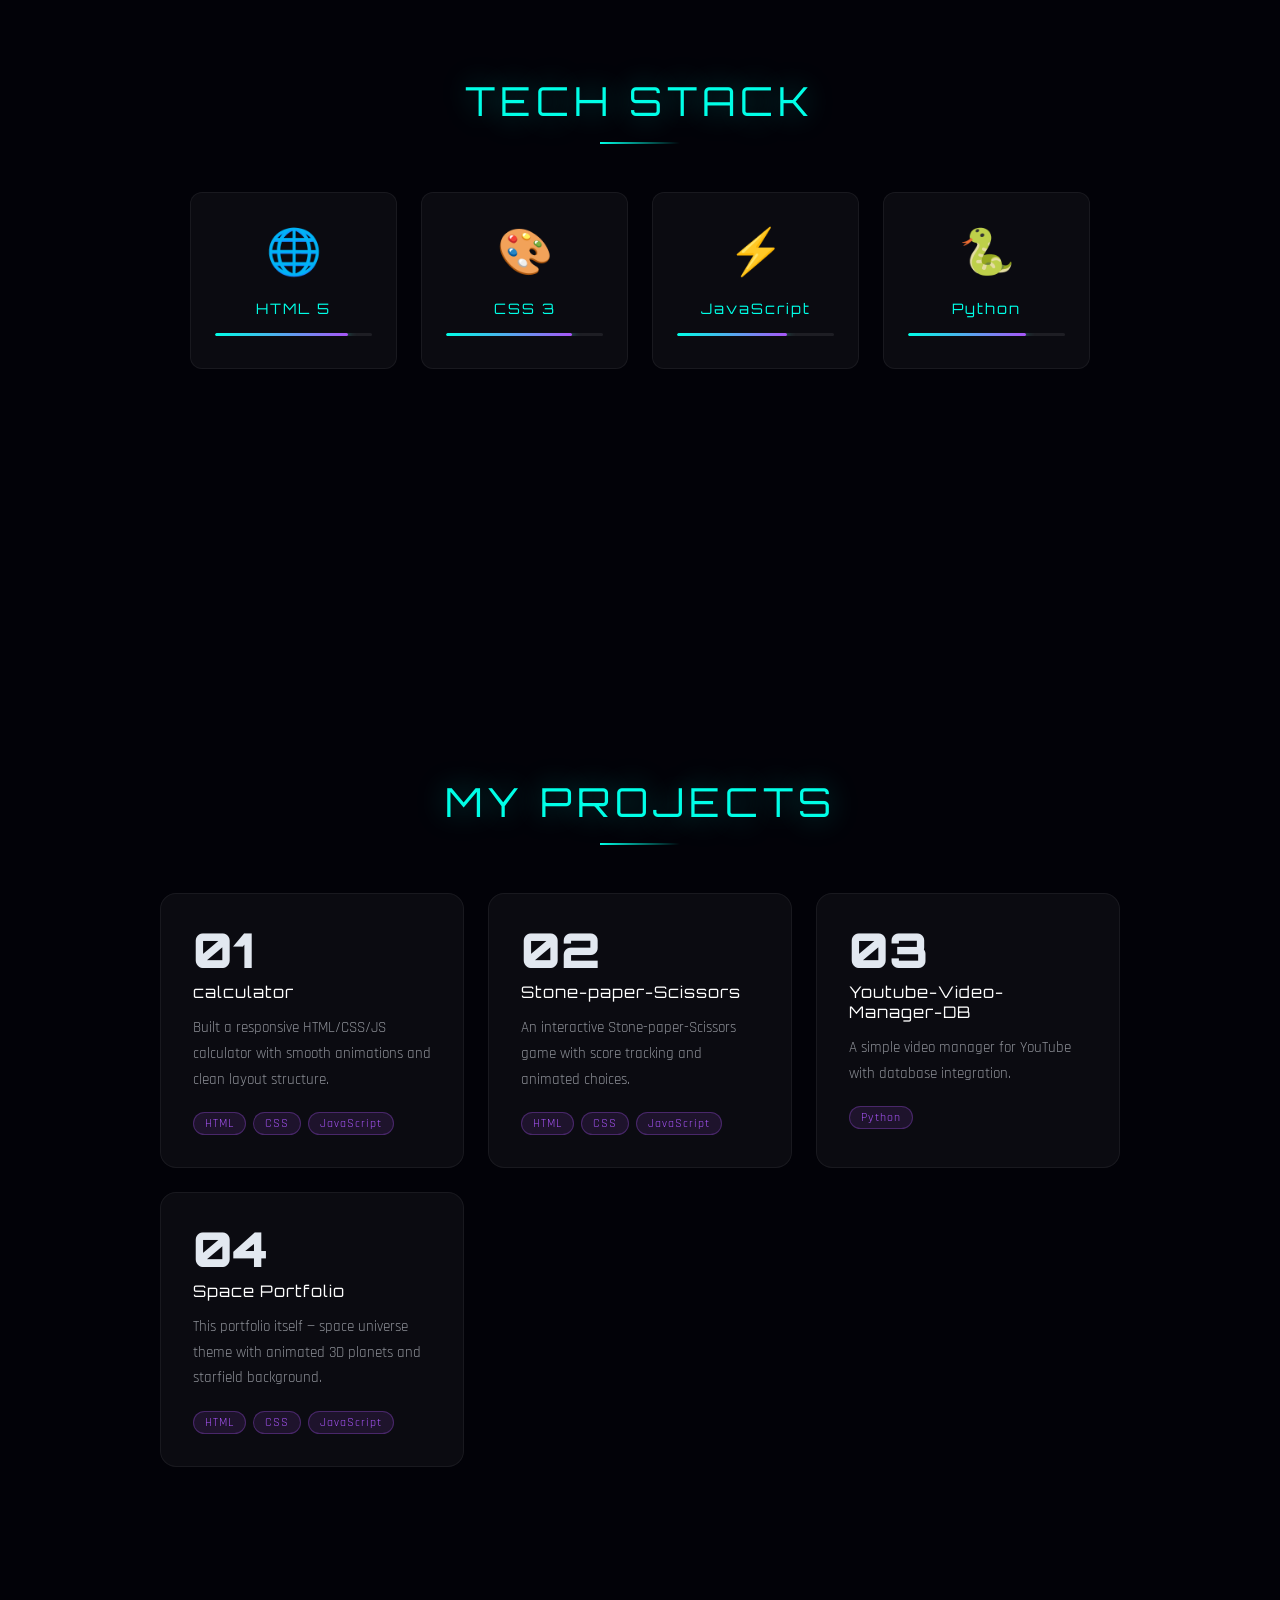
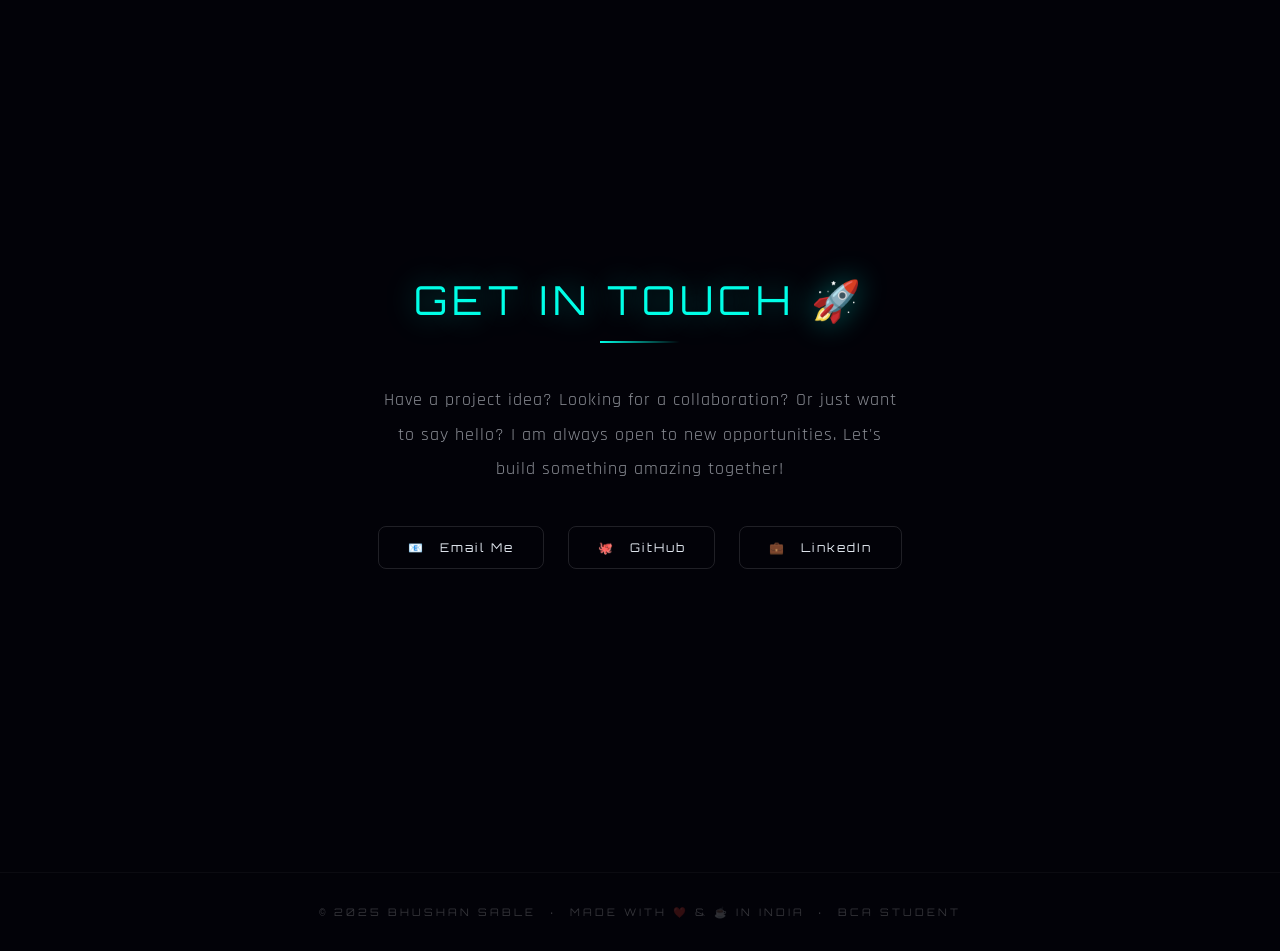
==== commit 019868e5: "do some chnageses" ====
--- a/main.html
+++ b/main.html
@@ -94,7 +94,7 @@
   <div class="section-title fade-in">About Me</div>
   <div class="about-grid fade-in">
     <div class="about-avatar">
-      <div class="avatar-circle">👨‍💻</div>
+      <div class="avatar-circle"></div>
     </div>
     <div class="about-text">
       <h3>Hello, I'm Bhushan! 👋</h3>
--- a/main_style.css
+++ b/main_style.css
@@ -405,24 +405,14 @@
   justify-content: center;
 }
 .avatar-circle {
-  width: 220px; height: 220px;
-  border-radius: 50%;
-  background: linear-gradient(135deg, var(--accent3), var(--accent));
-  display: flex;
-  align-items: center;
+  background-image: url(image/Gemini_Generated_Image_f4s1tof4s1tof4s1.png);
+  background-size: cover;
+  width: 350px; height: 350px;
   justify-content: center;
-  font-size: 5rem;
-  position: relative;
-  animation: float 5s ease-in-out infinite;
-  box-shadow: 0 0 60px rgba(0,255,231,0.2), 0 0 100px rgba(168,85,247,0.1);
+ 
 }
 .avatar-circle::before {
-  content: '';
-  position: absolute; inset: -5px;
-  border-radius: 50%;
-  background: conic-gradient(var(--accent), var(--accent3), var(--accent));
-  z-index: -1;
-  animation: spin 4s linear infinite;
+
 }
 @keyframes float {
   0%,100% { transform: translateY(0); }
@@ -547,7 +537,7 @@
 .proj-num {
   font-family: 'Orbitron', monospace;
   font-size: 3rem; font-weight: 900;
-  color: rgba(0,255,231,0.07);
+  
   line-height: 1; margin-bottom: 0.5rem;
 }
 .proj-title {
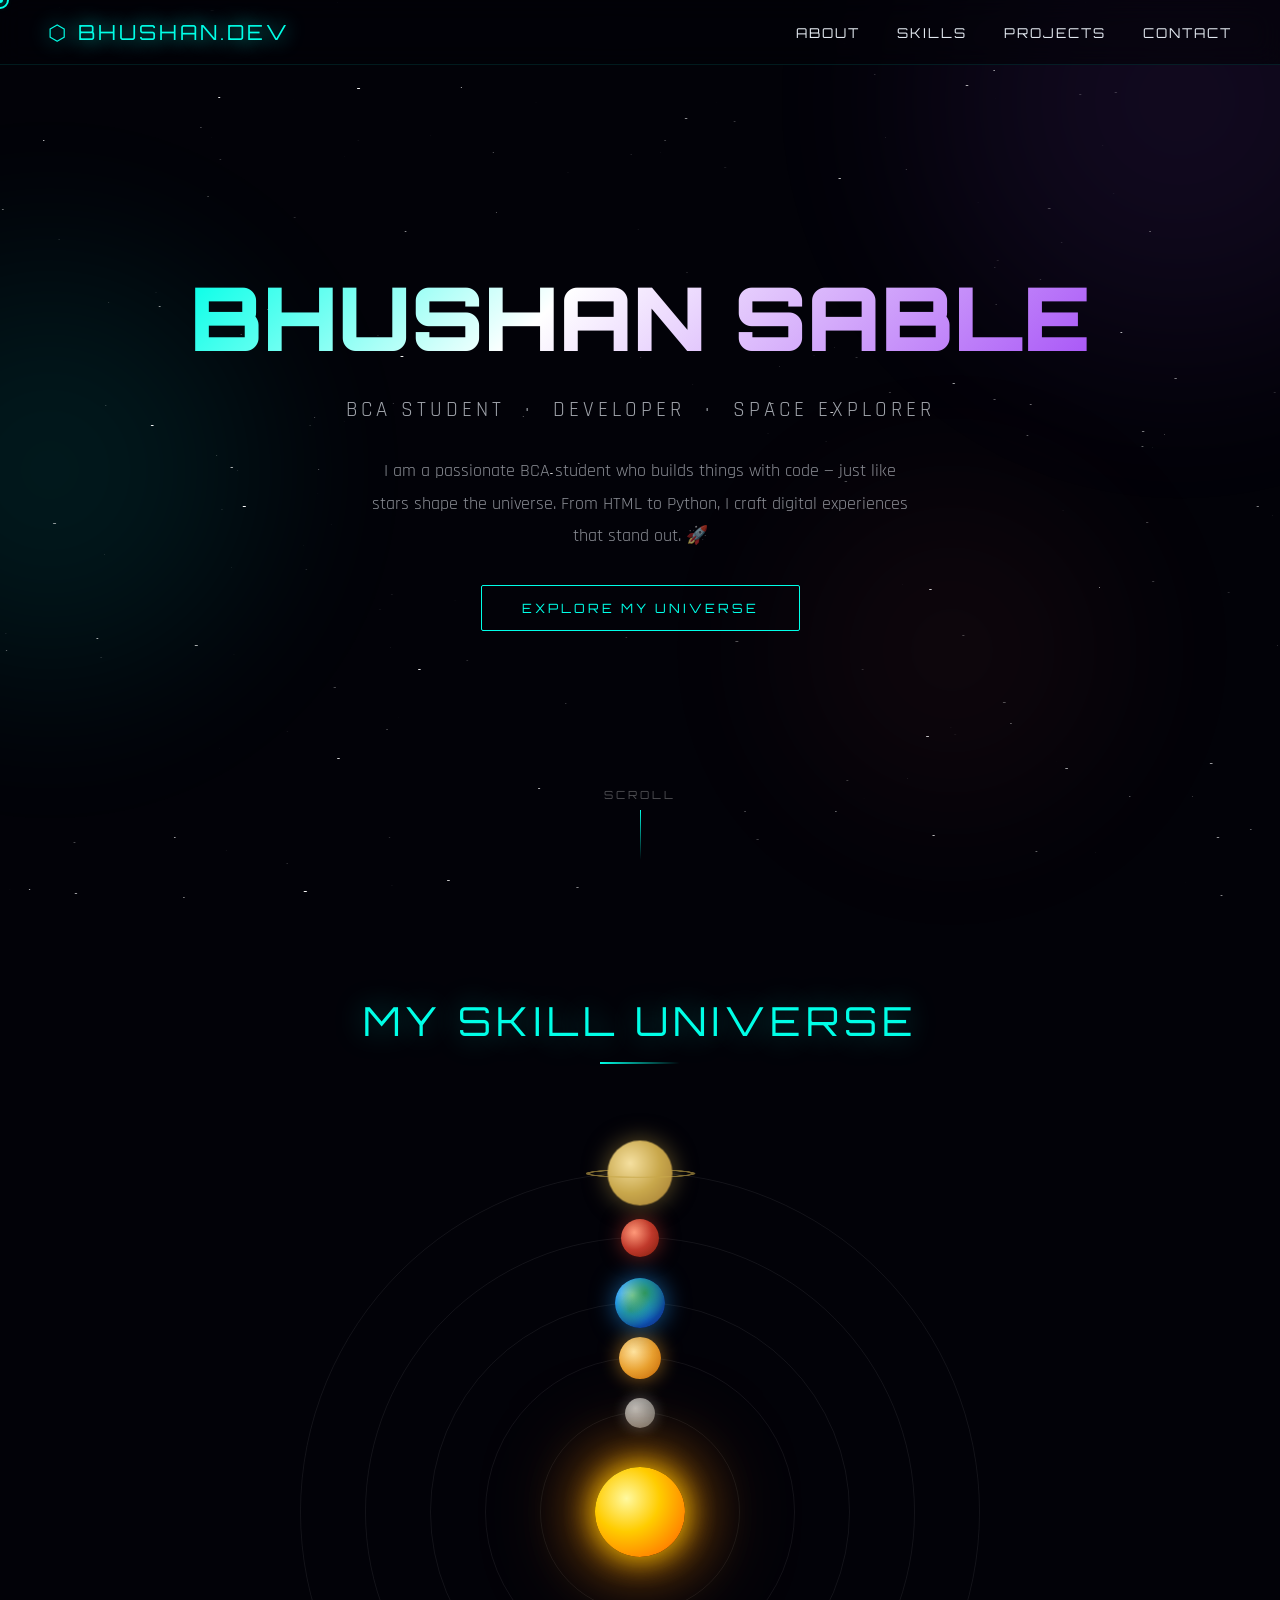
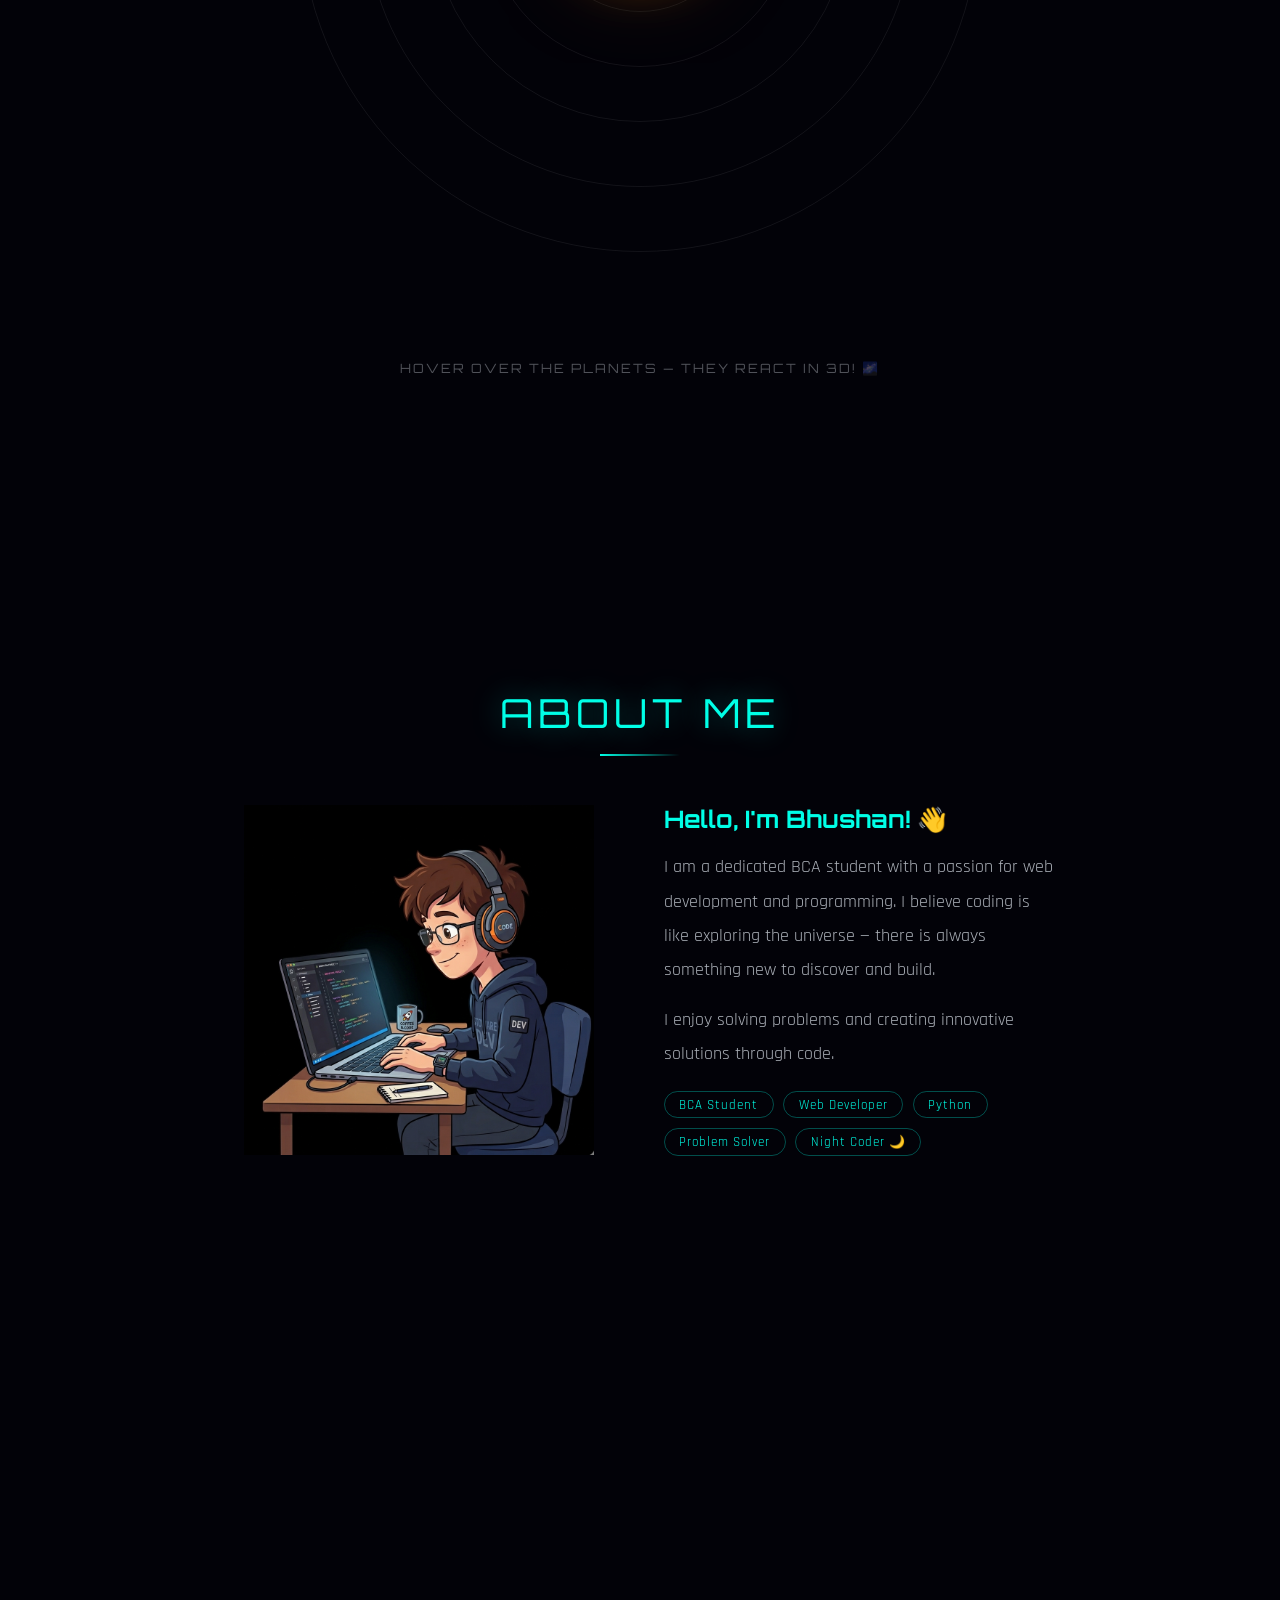
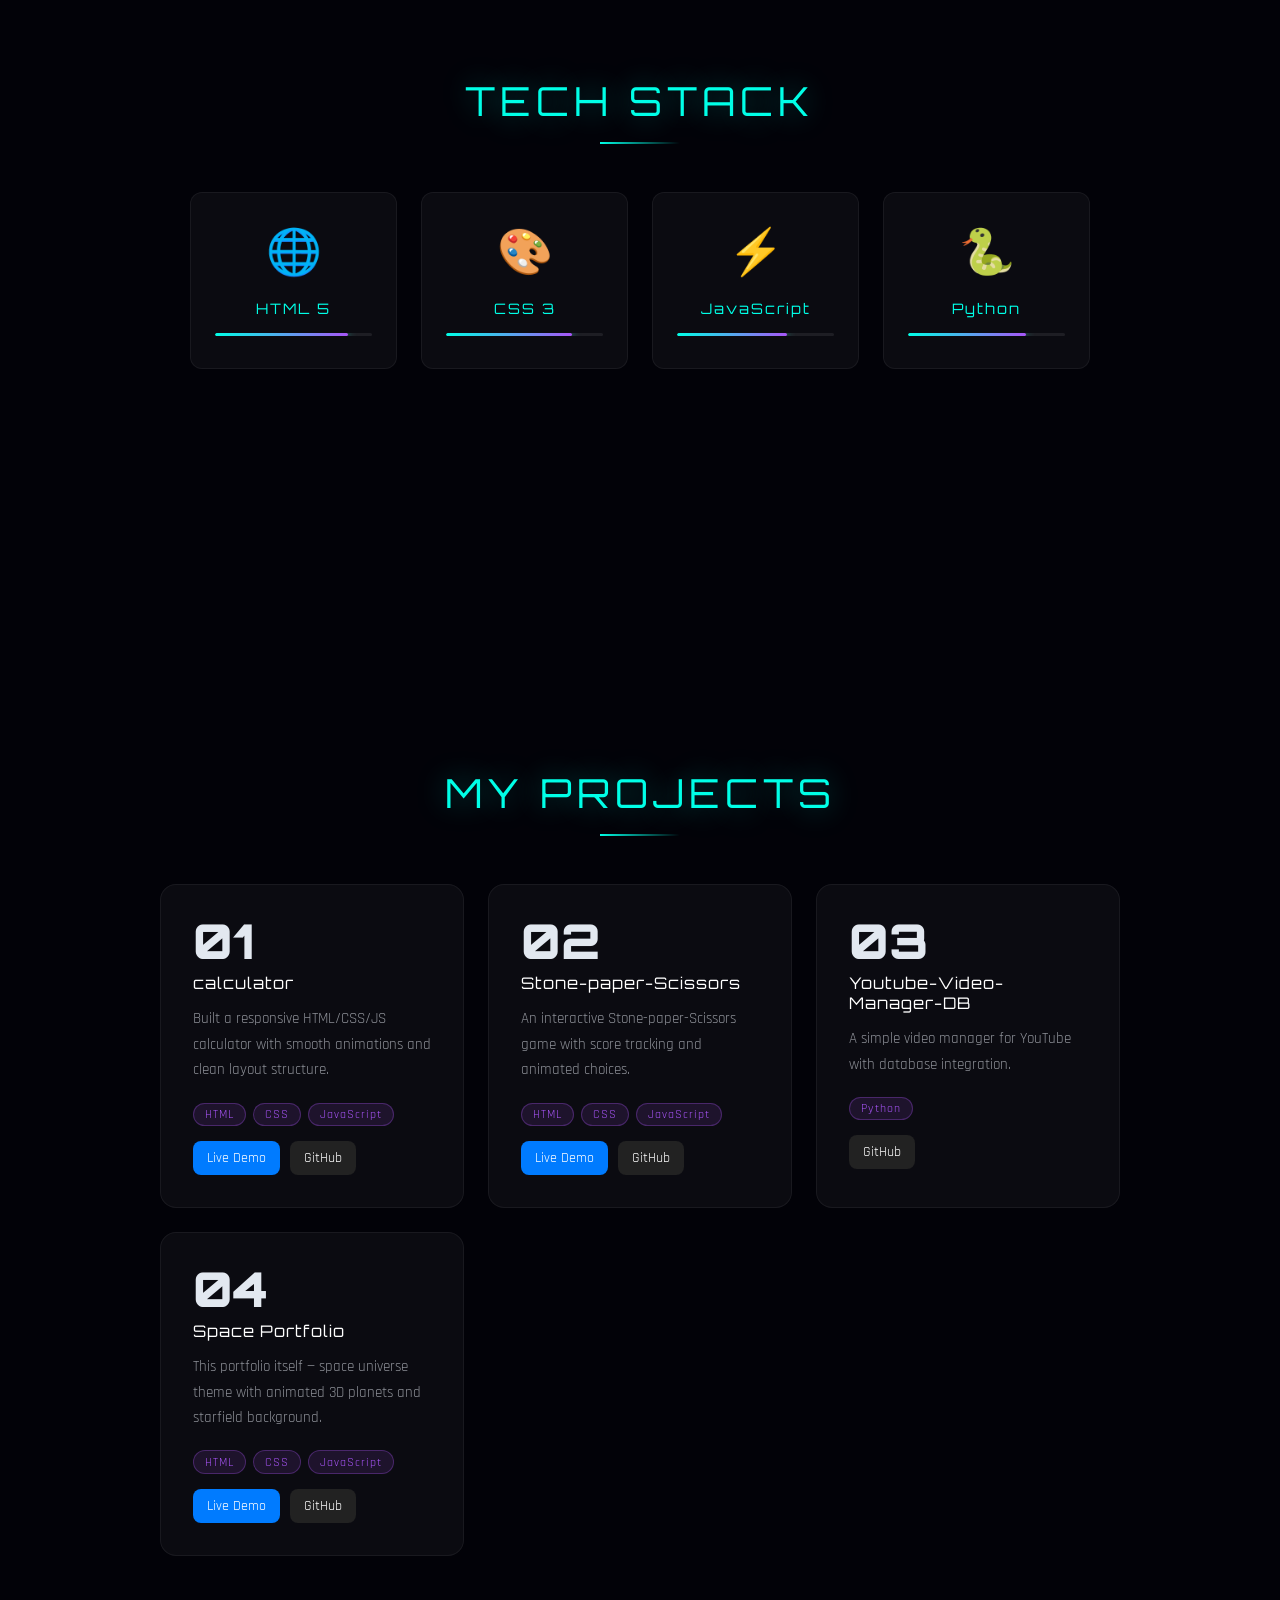
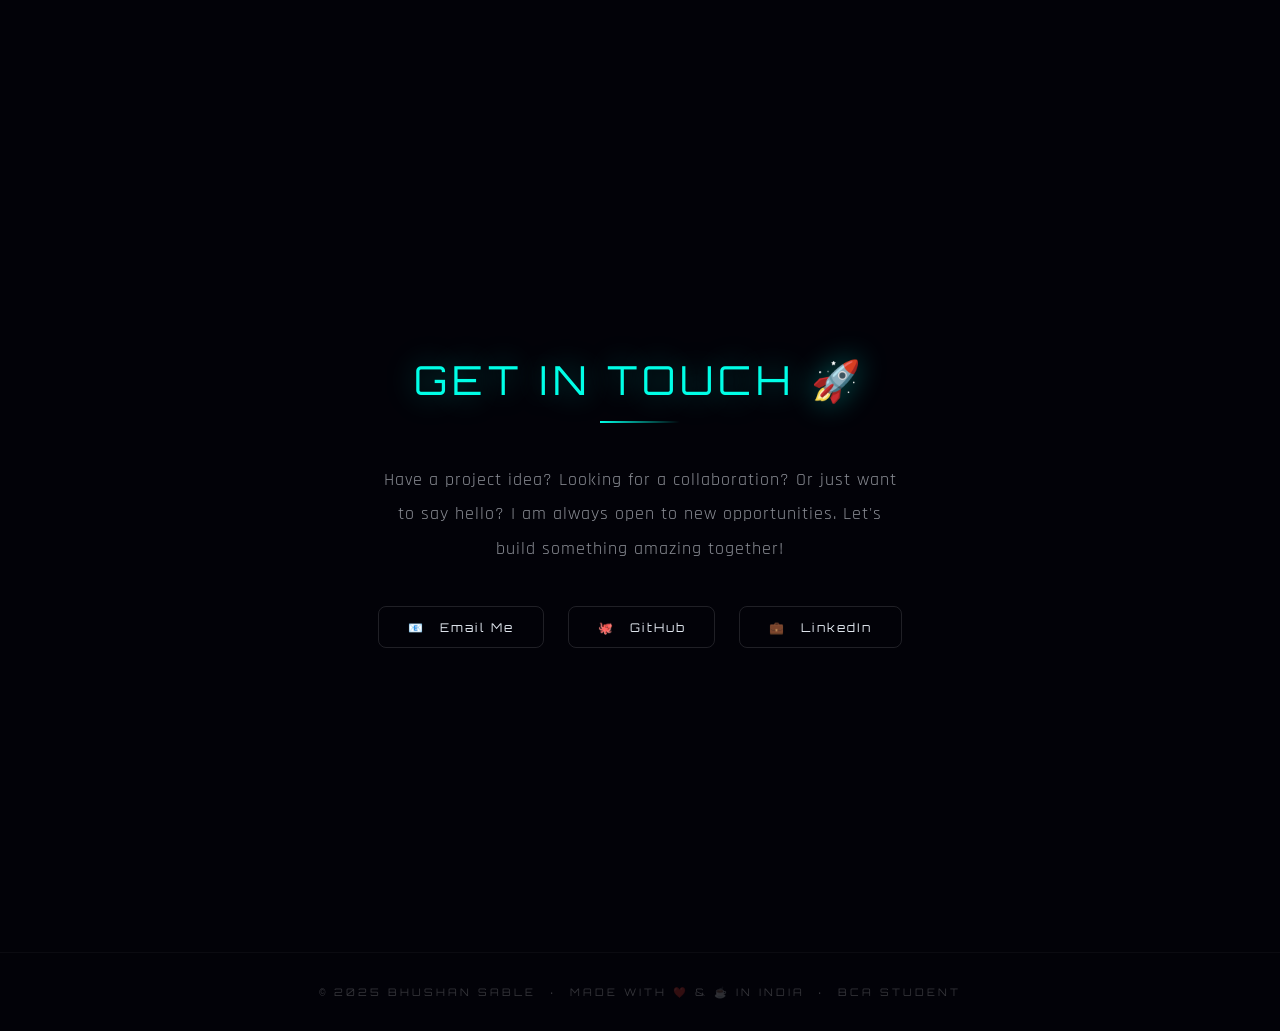
==== commit d25e3b7b: "add live link of project and github" ====
--- a/main.html
+++ b/main.html
@@ -152,6 +152,15 @@
         <span class="proj-tag">CSS</span>
         <span class="proj-tag">JavaScript</span>
       </div>
+      <div class="proj-links">
+        <a href="https://bhushansable.github.io/calculator/" target="_blank" class="btn-live">
+          Live Demo
+        </a>
+
+        <a href="https://github.com/bhushansable/calculator" target="_blank" class="btn-github">
+          GitHub
+        </a>
+      </div>
     </div>
 
     <div class="proj-card">
@@ -163,6 +172,15 @@
         <span class="proj-tag">CSS</span>
         <span class="proj-tag">JavaScript</span>
       </div>
+      <div class="proj-links">
+        <a href="https://bhushansable.github.io/Stone-paper-Scissor-/" target="_blank" class="btn-live">
+          Live Demo
+        </a>
+
+        <a href="https://github.com/bhushansable/Stone-paper-Scissor-" target="_blank" class="btn-github">
+          GitHub
+        </a>
+      </div>
     </div>
 
     <div class="proj-card">
@@ -172,6 +190,11 @@
       <div class="proj-tags">
         <span class="proj-tag">Python</span>
       </div>
+      <div class="proj-links">
+        <a href="https://github.com/bhushansable/STORE-MANAGER-DB" target="_blank" class="btn-github">
+          GitHub
+        </a>
+      </div>
     </div>
 
     <div class="proj-card">
@@ -182,6 +205,15 @@
         <span class="proj-tag">HTML</span>
         <span class="proj-tag">CSS</span>
         <span class="proj-tag">JavaScript</span>
+      </div>
+       <div class="proj-links">
+        <a href=" https://bhushansable.github.io/Portfolio/" target="_blank" class="btn-live">
+          Live Demo
+        </a>
+
+        <a href="https://github.com/bhushansable/Portfolio" target="_blank" class="btn-github">
+          GitHub
+        </a>
       </div>
     </div>
 
--- a/main_style.css
+++ b/main_style.css
@@ -556,6 +556,37 @@
   color: var(--accent3);
   letter-spacing: 1px;
 }
+
+.proj-links {
+  margin-top: 15px;
+  display: flex;
+  gap: 10px;
+}
+
+.btn-live,
+.btn-github {
+  text-decoration: none;
+  padding: 8px 14px;
+  border-radius: 8px;
+  font-size: 14px;
+  transition: 0.3s;
+}
+
+.btn-live {
+  background: #007bff;
+  color: white;
+}
+
+.btn-github {
+  background: #222;
+  color: white;
+}
+
+.btn-live:hover,
+.btn-github:hover {
+  transform: scale(1.05);
+}
+
 
 /* CONTACT */
 #contact { flex-direction: column; gap: 2.5rem; text-align: center; }
